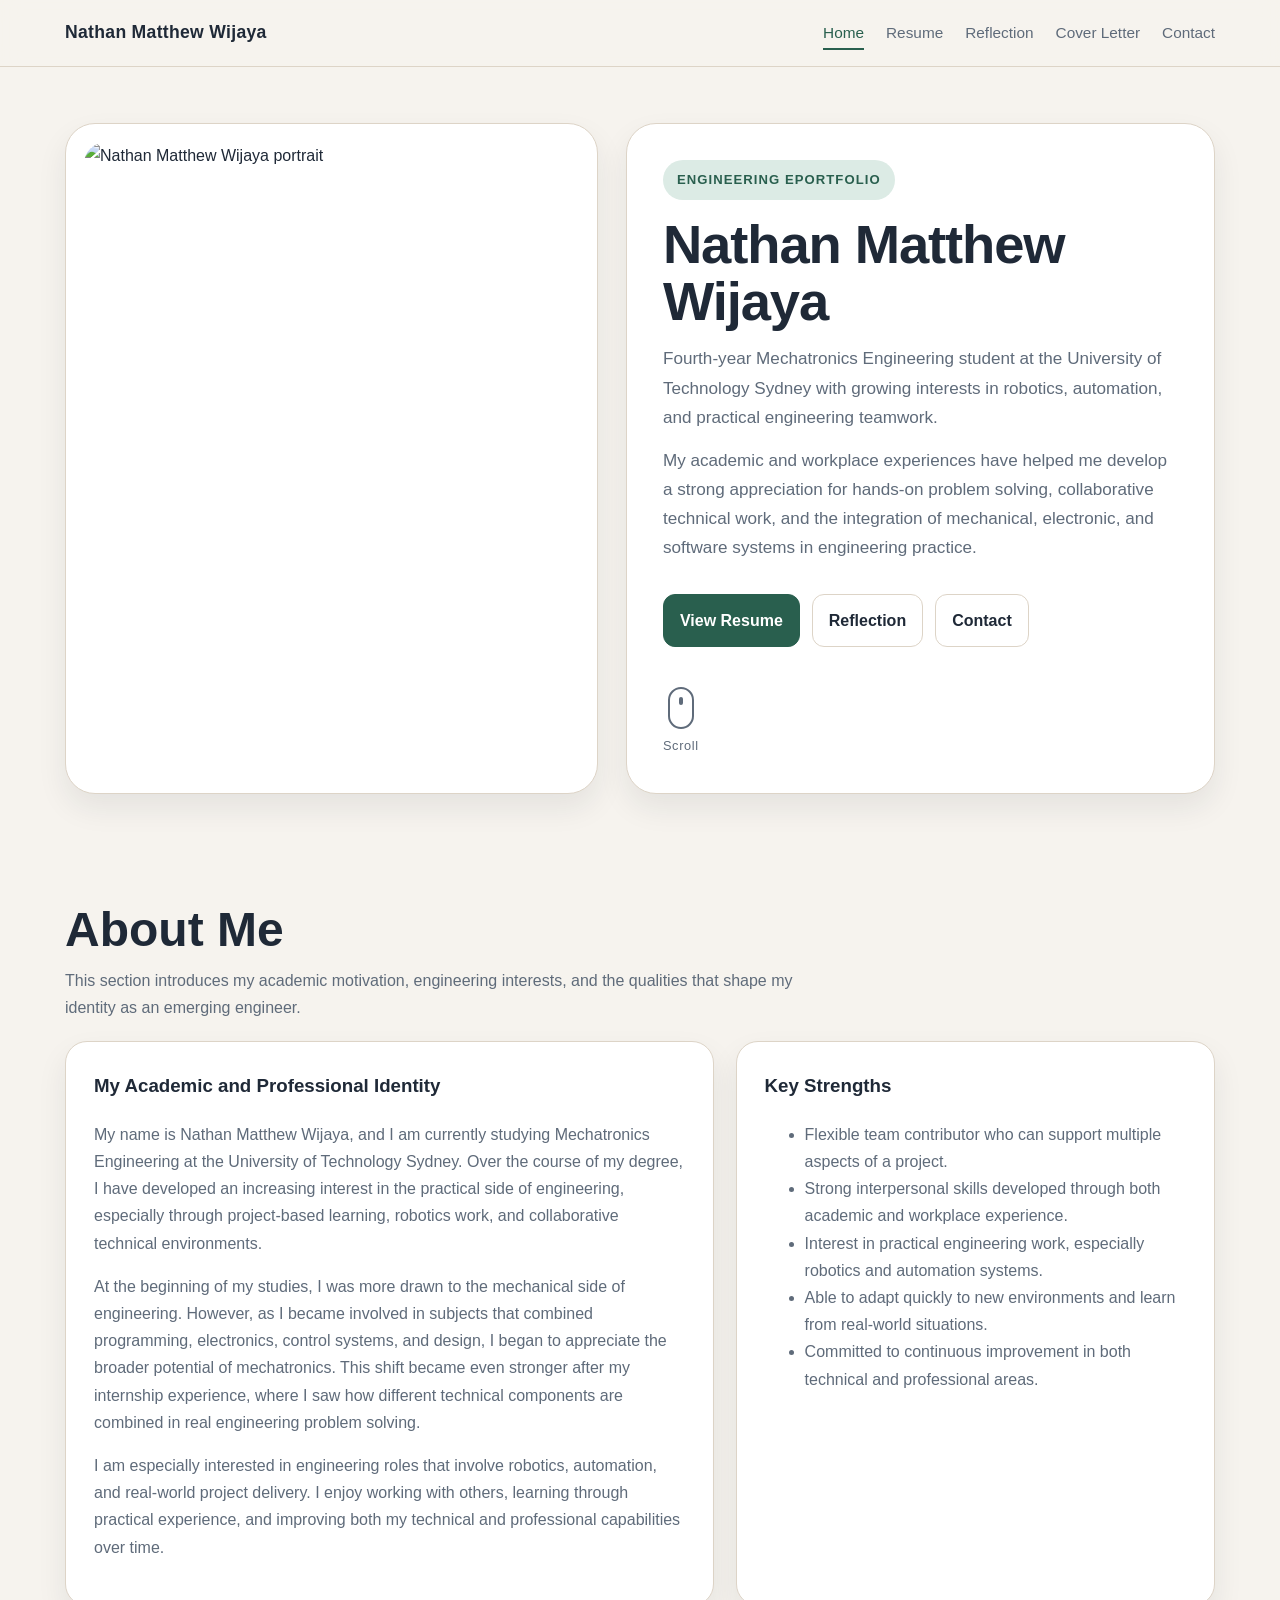
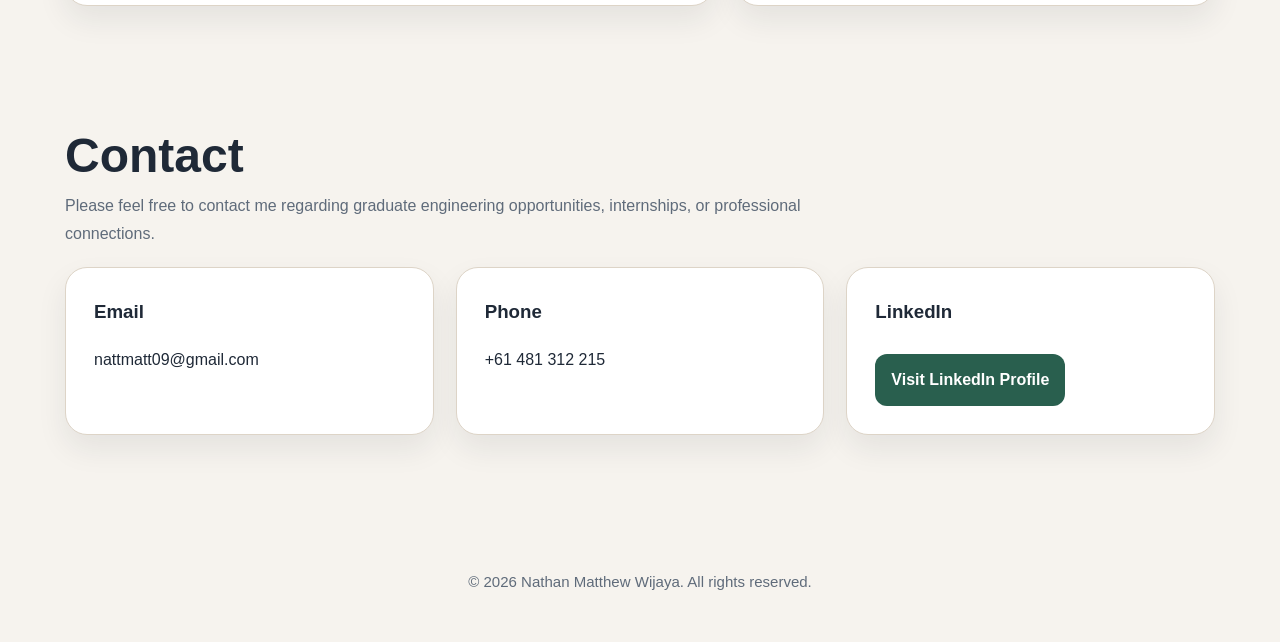
==== index.html @ aa44fdd2 "Add files via upload" ====
<!DOCTYPE html>
<html lang="en">
<head>
  <meta charset="UTF-8" />
  <meta name="viewport" content="width=device-width, initial-scale=1.0" />
  <title>Nathan Matthew Wijaya | Home</title>
  <link rel="stylesheet" href="style.css" />
</head>
<body>
  <header class="navbar">
    <div class="nav-inner">
      <div class="brand">Nathan Matthew Wijaya</div>
      <nav class="nav-links">
        <a href="index.html" class="active">Home</a>
        <a href="resume.html">Resume</a>
        <a href="reflection.html">Reflection</a>
        <a href="cover-letter.html">Cover Letter</a>
        <a href="contact.html">Contact</a>
      </nav>
    </div>
  </header>

  <main>
    <section class="hero">
      <div class="container">
        <div class="hero-grid">
          <div class="hero-photo reveal">
            <img src="images/profile.jpeg" alt="Nathan Matthew Wijaya portrait" />
          </div>

          <div class="hero-text reveal delay-1">
            <span class="kicker">Engineering ePortfolio</span>
            <h1>Nathan Matthew Wijaya</h1>
            <p>
              Fourth-year Mechatronics Engineering student at the University of Technology Sydney with growing interests in robotics, automation, and practical engineering teamwork.
            </p>
            <p>
              My academic and workplace experiences have helped me develop a strong appreciation for hands-on problem solving, collaborative technical work, and the integration of mechanical, electronic, and software systems in engineering practice.
            </p>

            <div class="hero-actions">
              <a href="resume.html" class="btn btn-primary">View Resume</a>
              <a href="reflection.html" class="btn">Reflection</a>
              <a href="#home-contact" class="btn">Contact</a>
            </div>

            <div class="scroll-indicator reveal delay-2">
              <a href="#about-section">
                <div class="mouse"></div>
                <span>Scroll</span>
              </a>
            </div>
          </div>
        </div>
      </div>
    </section>

    <section id="about-section" class="section">
      <div class="container">
        <div class="page-header reveal">
          <h1>About Me</h1>
          <p>
            This section introduces my academic motivation, engineering interests, and the qualities that shape my identity as an emerging engineer.
          </p>
        </div>

        <div class="two-col">
          <div class="card reveal delay-1">
            <h3>My Academic and Professional Identity</h3>
            <p class="muted">
              My name is Nathan Matthew Wijaya, and I am currently studying Mechatronics Engineering at the University of Technology Sydney. Over the course of my degree, I have developed an increasing interest in the practical side of engineering, especially through project-based learning, robotics work, and collaborative technical environments.
            </p>
            <p class="muted">
              At the beginning of my studies, I was more drawn to the mechanical side of engineering. However, as I became involved in subjects that combined programming, electronics, control systems, and design, I began to appreciate the broader potential of mechatronics. This shift became even stronger after my internship experience, where I saw how different technical components are combined in real engineering problem solving.
            </p>
            <p class="muted">
              I am especially interested in engineering roles that involve robotics, automation, and real-world project delivery. I enjoy working with others, learning through practical experience, and improving both my technical and professional capabilities over time.
            </p>
          </div>

          <div class="card reveal delay-2">
            <h3>Key Strengths</h3>
            <ul class="muted">
              <li>Flexible team contributor who can support multiple aspects of a project.</li>
              <li>Strong interpersonal skills developed through both academic and workplace experience.</li>
              <li>Interest in practical engineering work, especially robotics and automation systems.</li>
              <li>Able to adapt quickly to new environments and learn from real-world situations.</li>
              <li>Committed to continuous improvement in both technical and professional areas.</li>
            </ul>
          </div>
        </div>
      </div>
    </section>

    <section id="home-contact" class="section">
      <div class="container">
        <div class="page-header reveal">
          <h1>Contact</h1>
          <p>
            Please feel free to contact me regarding graduate engineering opportunities, internships, or professional connections.
          </p>
        </div>

        <div class="contact-grid">
          <div class="card reveal delay-1">
            <h3>Email</h3>
            <a href="mailto:nattmatt09@gmail.com">nattmatt09@gmail.com</a>
          </div>

          <div class="card reveal delay-2">
            <h3>Phone</h3>
            <a href="tel:+61481312215">+61 481 312 215</a>
          </div>

          <div class="card reveal delay-3">
            <h3>LinkedIn</h3>
            <a href="https://www.linkedin.com/in/nathanboingg/" target="_blank" class="linkedin-button">Visit LinkedIn Profile</a>
          </div>
        </div>
      </div>
    </section>
  </main>

  <footer class="reveal delay-3">
    © 2026 Nathan Matthew Wijaya. All rights reserved.
  </footer>

  <script src="script.js"></script>
</body>
</html>
---- style.css ----
:root {
  --bg: #f6f3ee;
  --panel: #ffffff;
  --panel-2: #f9f7f2;
  --text: #1f2937;
  --muted: #5f6b7a;
  --line: #ddd4c7;
  --accent: #295f4e;
  --accent-soft: #dcebe5;
  --shadow: 0 14px 30px rgba(31, 41, 55, 0.08);
  --radius: 22px;
  --max: 1150px;
}

* {
  box-sizing: border-box;
}

html {
  scroll-behavior: smooth;
}

body {
  margin: 0;
  font-family: Arial, Helvetica, sans-serif;
  background: var(--bg);
  color: var(--text);
  line-height: 1.7;
}

img {
  max-width: 100%;
  display: block;
}

a {
  text-decoration: none;
  color: inherit;
}

.container {
  width: min(var(--max), calc(100% - 40px));
  margin: 0 auto;
}

.navbar {
  position: sticky;
  top: 0;
  z-index: 999;
  background: rgba(246, 243, 238, 0.95);
  backdrop-filter: blur(10px);
  border-bottom: 1px solid var(--line);
}

.nav-inner {
  width: min(var(--max), calc(100% - 40px));
  margin: 0 auto;
  padding: 18px 0;
  display: flex;
  align-items: center;
  justify-content: space-between;
  gap: 20px;
}

.brand {
  font-weight: 700;
  font-size: 1.1rem;
  letter-spacing: 0.3px;
}

.nav-links {
  display: flex;
  gap: 22px;
  flex-wrap: wrap;
}

.nav-links a {
  color: var(--muted);
  font-size: 0.96rem;
  position: relative;
  transition: color 0.2s ease;
}

.nav-links a::after {
  content: "";
  position: absolute;
  left: 0;
  bottom: -4px;
  width: 0;
  height: 2px;
  background: var(--accent);
  transition: width 0.25s ease;
}

.nav-links a:hover,
.nav-links a.active {
  color: var(--accent);
}

.nav-links a:hover::after,
.nav-links a.active::after {
  width: 100%;
}

.page-header {
  padding: 56px 0 20px;
}

.page-header h1 {
  font-size: 3rem;
  margin: 0 0 10px;
  line-height: 1.1;
}

.page-header p {
  margin: 0;
  max-width: 760px;
  color: var(--muted);
}

.hero {
  padding: 56px 0 36px;
}

.hero-grid {
  display: grid;
  grid-template-columns: 0.95fr 1.05fr;
  gap: 28px;
  align-items: stretch;
}

.hero-photo,
.hero-text,
.card,
.image-card {
  background: var(--panel);
  border-radius: 30px;
  box-shadow: var(--shadow);
  border: 1px solid var(--line);
  transition: transform 0.28s ease, box-shadow 0.28s ease;
}

.hero-photo:hover,
.hero-text:hover,
.card:hover,
.image-card:hover {
  transform: translateY(-4px);
  box-shadow: 0 18px 34px rgba(31, 41, 55, 0.12);
}

.hero-photo {
  padding: 18px;
  overflow: hidden;
}

.hero-photo img {
  width: 100%;
  height: 100%;
  min-height: 470px;
  object-fit: cover;
  border-radius: 22px;
  transition: transform 0.4s ease;
}

.hero-photo:hover img,
.image-card:hover img {
  transform: scale(1.03);
}

.hero-text {
  padding: 36px;
  display: flex;
  flex-direction: column;
  justify-content: center;
}

.kicker {
  display: inline-block;
  width: fit-content;
  padding: 9px 14px;
  border-radius: 999px;
  background: var(--accent-soft);
  color: var(--accent);
  font-size: 0.82rem;
  font-weight: 700;
  text-transform: uppercase;
  letter-spacing: 0.08em;
  margin-bottom: 16px;
}

.hero-text h1 {
  margin: 0 0 14px;
  font-size: 3.4rem;
  line-height: 1.05;
  letter-spacing: -1.1px;
}

.hero-text p {
  color: var(--muted);
  font-size: 1.07rem;
  margin: 0 0 14px;
  max-width: 640px;
}

.hero-actions {
  display: flex;
  gap: 12px;
  flex-wrap: wrap;
  margin-top: 18px;
}

.btn {
  display: inline-flex;
  align-items: center;
  justify-content: center;
  padding: 12px 16px;
  border-radius: 12px;
  font-weight: 600;
  border: 1px solid var(--line);
  background: white;
  color: var(--text);
  transition: transform 0.22s ease, box-shadow 0.22s ease, background 0.22s ease;
}

.btn:hover {
  transform: translateY(-2px);
  box-shadow: 0 8px 18px rgba(31, 41, 55, 0.08);
}

.btn-primary {
  background: var(--accent);
  color: white;
  border-color: var(--accent);
}

.back-home {
  display: inline-flex;
  align-items: center;
  gap: 8px;
  margin-top: 18px;
  padding: 10px 14px;
  border-radius: 12px;
  border: 1px solid var(--line);
  background: white;
  color: var(--text);
  font-weight: 600;
  transition: transform 0.22s ease, box-shadow 0.22s ease, background 0.22s ease;
}

.back-home:hover {
  transform: translateY(-2px);
  box-shadow: 0 8px 18px rgba(31, 41, 55, 0.08);
  color: var(--accent);
}

main {
  padding-bottom: 60px;
}

.section {
  padding: 18px 0 50px;
}

.card {
  padding: 28px;
  border-radius: var(--radius);
}

.card h2,
.card h3 {
  margin-top: 0;
}

.muted {
  color: var(--muted);
}

.two-col {
  display: grid;
  grid-template-columns: 1.15fr 0.85fr;
  gap: 22px;
}

.resume-layout,
.skills-layout,
.reflection-cards,
.contact-grid {
  display: grid;
  gap: 22px;
}

.resume-layout {
  grid-template-columns: 0.9fr 1.1fr;
  margin-bottom: 22px;
}

.skill-group {
  display: flex;
  flex-wrap: wrap;
  gap: 10px;
}

.skill-pill {
  padding: 10px 14px;
  border-radius: 999px;
  background: var(--panel-2);
  border: 1px solid var(--line);
  font-size: 0.94rem;
  color: #334155;
  transition: transform 0.2s ease, background 0.2s ease;
}

.skill-pill:hover {
  transform: translateY(-2px);
  background: #f2ede3;
}

.timeline-item {
  position: relative;
  padding-left: 26px;
  margin-bottom: 26px;
  border-left: 2px solid #cfc5b6;
}

.timeline-item:last-child {
  margin-bottom: 0;
}

.timeline-item::before {
  content: "";
  position: absolute;
  left: -7px;
  top: 4px;
  width: 12px;
  height: 12px;
  background: var(--accent);
  border-radius: 50%;
}

.timeline-item h4 {
  margin: 0 0 4px;
}

.timeline-meta {
  color: var(--muted);
  font-size: 0.94rem;
  margin-bottom: 10px;
}

.timeline-item ul {
  margin: 0;
  padding-left: 18px;
  color: var(--muted);
}

.timeline-item li {
  margin-bottom: 8px;
}

.reflection-gallery {
  display: grid;
  grid-template-columns: 1.2fr 0.8fr;
  gap: 22px;
  margin-bottom: 22px;
}

.gallery-right {
  display: grid;
  gap: 22px;
}

.image-card {
  padding: 12px;
  overflow: hidden;
  border-radius: var(--radius);
}

.image-card img {
  width: 100%;
  height: 100%;
  object-fit: cover;
  border-radius: 16px;
  transition: transform 0.4s ease;
}

.image-large {
  min-height: 470px;
}

.image-small {
  min-height: 224px;
}

.reflection-cards {
  grid-template-columns: repeat(2, 1fr);
}

.contact-grid {
  grid-template-columns: repeat(3, 1fr);
}

.linkedin-button {
  display: inline-block;
  margin-top: 8px;
  padding: 12px 16px;
  background: var(--accent);
  color: white !important;
  border-radius: 12px;
  font-weight: 600;
}

footer {
  padding: 24px 0 48px;
  text-align: center;
  color: var(--muted);
  font-size: 0.94rem;
}

/* Reveal animation */
.reveal {
  opacity: 0;
  transform: translateY(28px);
  transition: opacity 0.8s ease, transform 0.8s ease;
}

.reveal.show {
  opacity: 1;
  transform: translateY(0);
}

.reveal.delay-1 { transition-delay: 0.12s; }
.reveal.delay-2 { transition-delay: 0.24s; }
.reveal.delay-3 { transition-delay: 0.36s; }
.reveal.delay-4 { transition-delay: 0.48s; }

/* Scroll Down Indicator */
.scroll-indicator {
  margin-top: 40px;
  display: flex;
  justify-content: flex-start;
}

.scroll-indicator a {
  display: flex;
  flex-direction: column;
  align-items: center;
  color: var(--muted);
  font-size: 0.8rem;
  letter-spacing: 0.05em;
}

.mouse {
  width: 26px;
  height: 42px;
  border: 2px solid var(--muted);
  border-radius: 20px;
  position: relative;
  margin-bottom: 6px;
}

.mouse::before {
  content: "";
  width: 4px;
  height: 8px;
  background: var(--muted);
  position: absolute;
  top: 8px;
  left: 50%;
  transform: translateX(-50%);
  border-radius: 2px;
  animation: scrollAnim 1.5s infinite;
}

@keyframes scrollAnim {
  0% {
    opacity: 0;
    transform: translate(-50%, 0);
  }
  50% {
    opacity: 1;
    transform: translate(-50%, 8px);
  }
  100% {
    opacity: 0;
    transform: translate(-50%, 16px);
  }
}

@media (max-width: 950px) {
  .hero-grid,
  .two-col,
  .resume-layout,
  .skills-layout,
  .reflection-gallery,
  .reflection-cards,
  .contact-grid {
    grid-template-columns: 1fr;
  }

  .image-large,
  .image-small {
    min-height: 280px;
  }

  .hero-text h1,
  .page-header h1 {
    font-size: 2.4rem;
  }
}

@media (max-width: 640px) {
  .nav-inner {
    flex-direction: column;
    align-items: flex-start;
  }

  .nav-links {
    gap: 12px 16px;
  }

  .hero-photo img {
    min-height: 340px;
  }

  .hero-text {
    padding: 26px;
  }
}
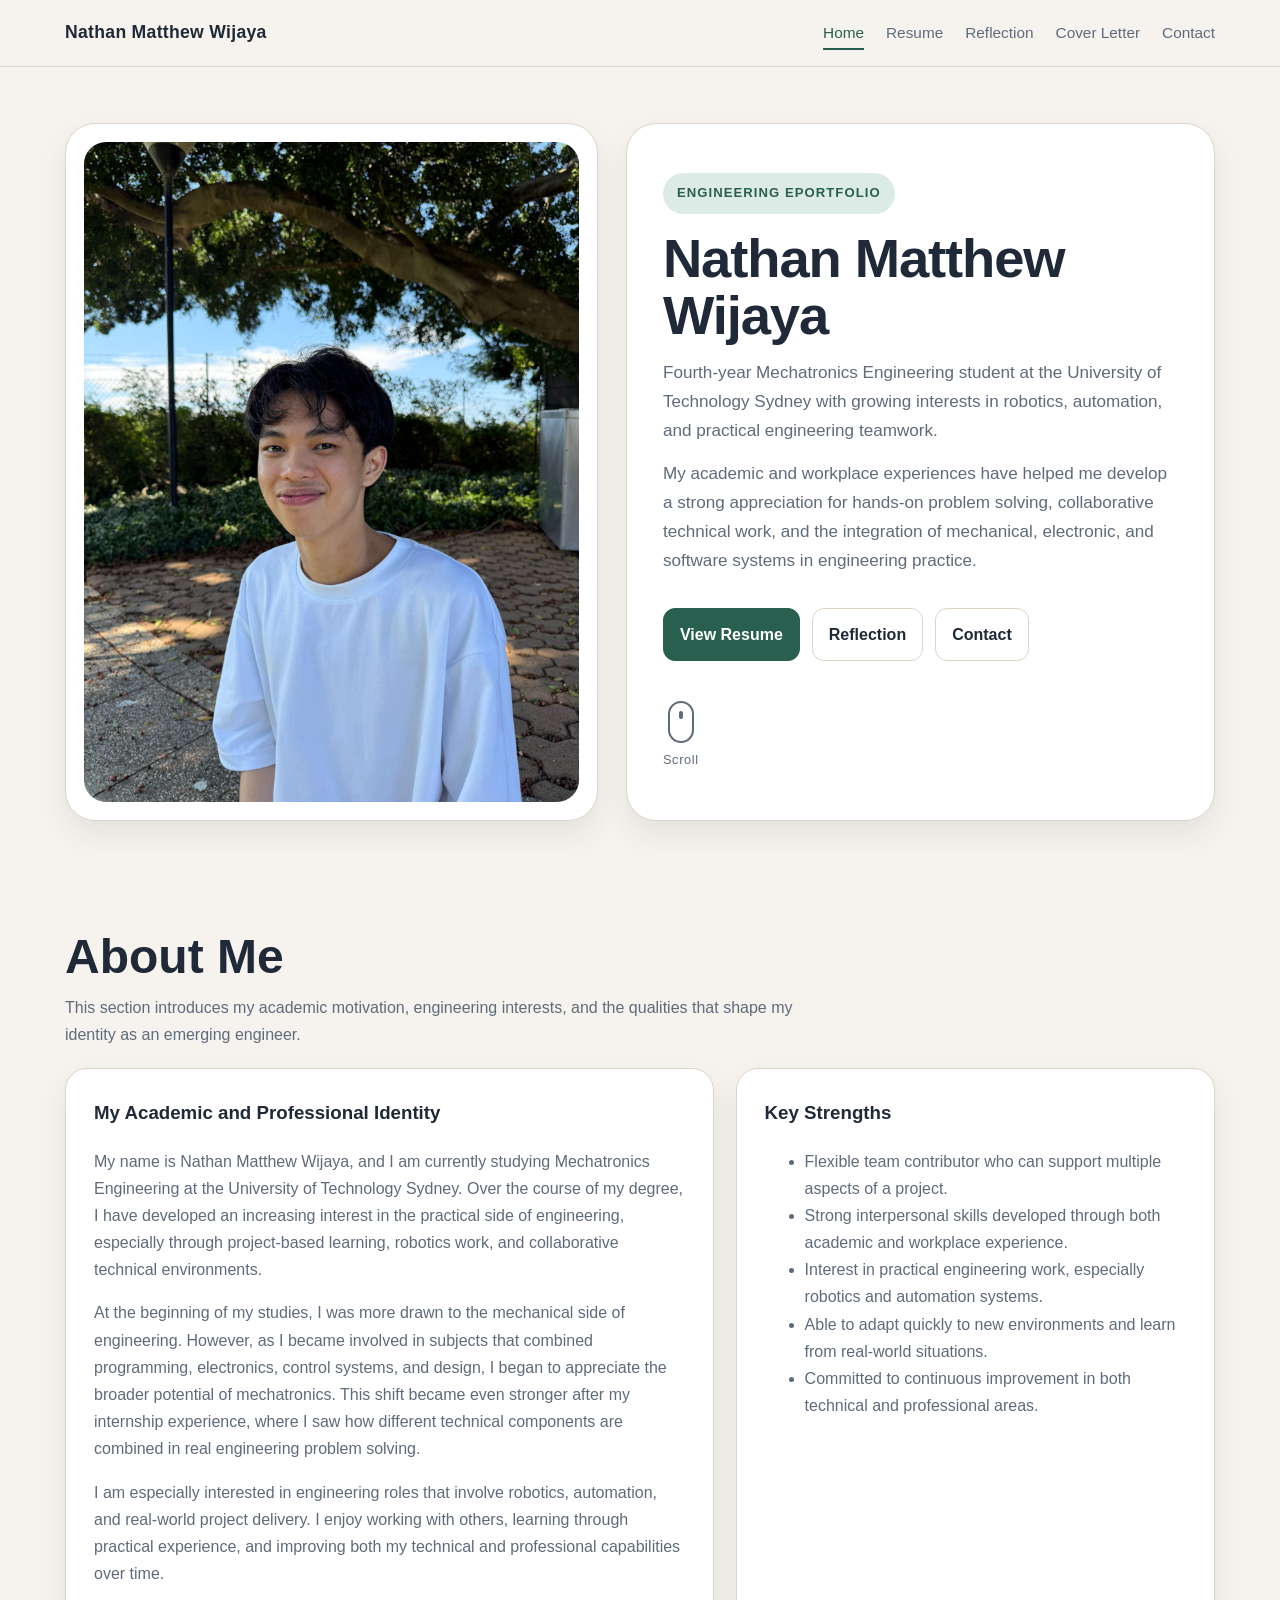
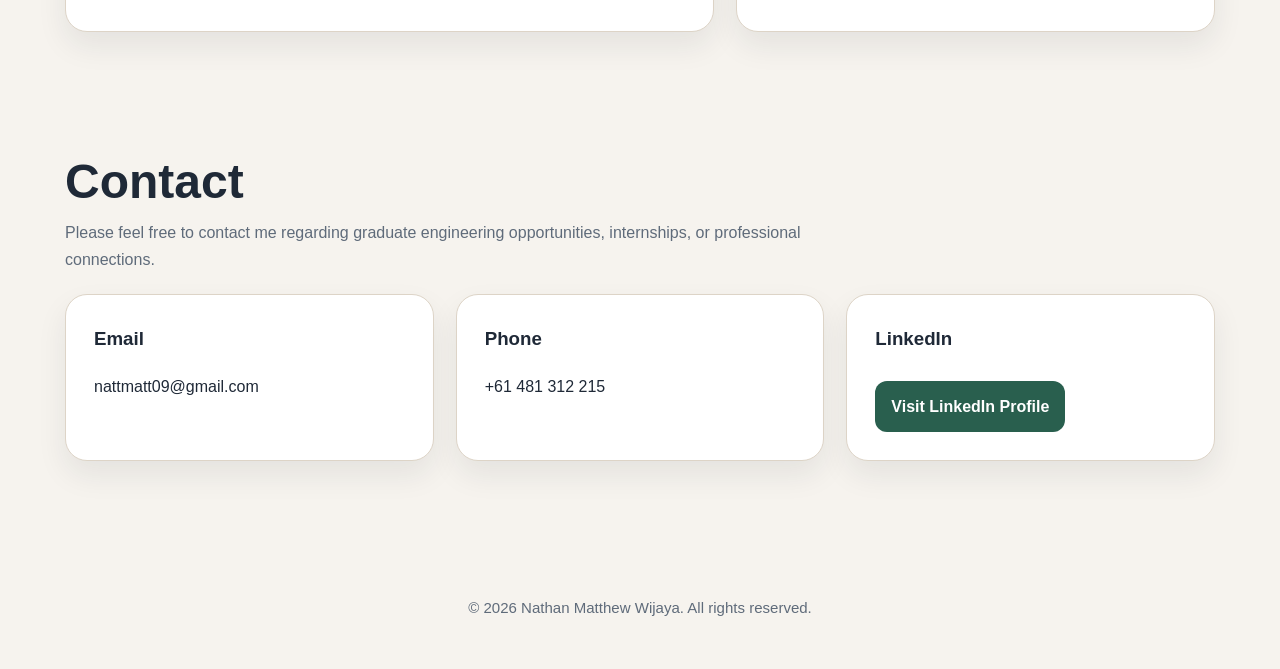
==== commit 72d34384: "Update index.html" ====
--- a/index.html
+++ b/index.html
@@ -25,7 +25,7 @@
       <div class="container">
         <div class="hero-grid">
           <div class="hero-photo reveal">
-            <img src="images/profile.jpeg" alt="Nathan Matthew Wijaya portrait" />
+            <img src="profile.jpeg" alt="Nathan Matthew Wijaya portrait" />
           </div>
 
           <div class="hero-text reveal delay-1">
@@ -127,4 +127,4 @@
 
   <script src="script.js"></script>
 </body>
-</html>+</html>
